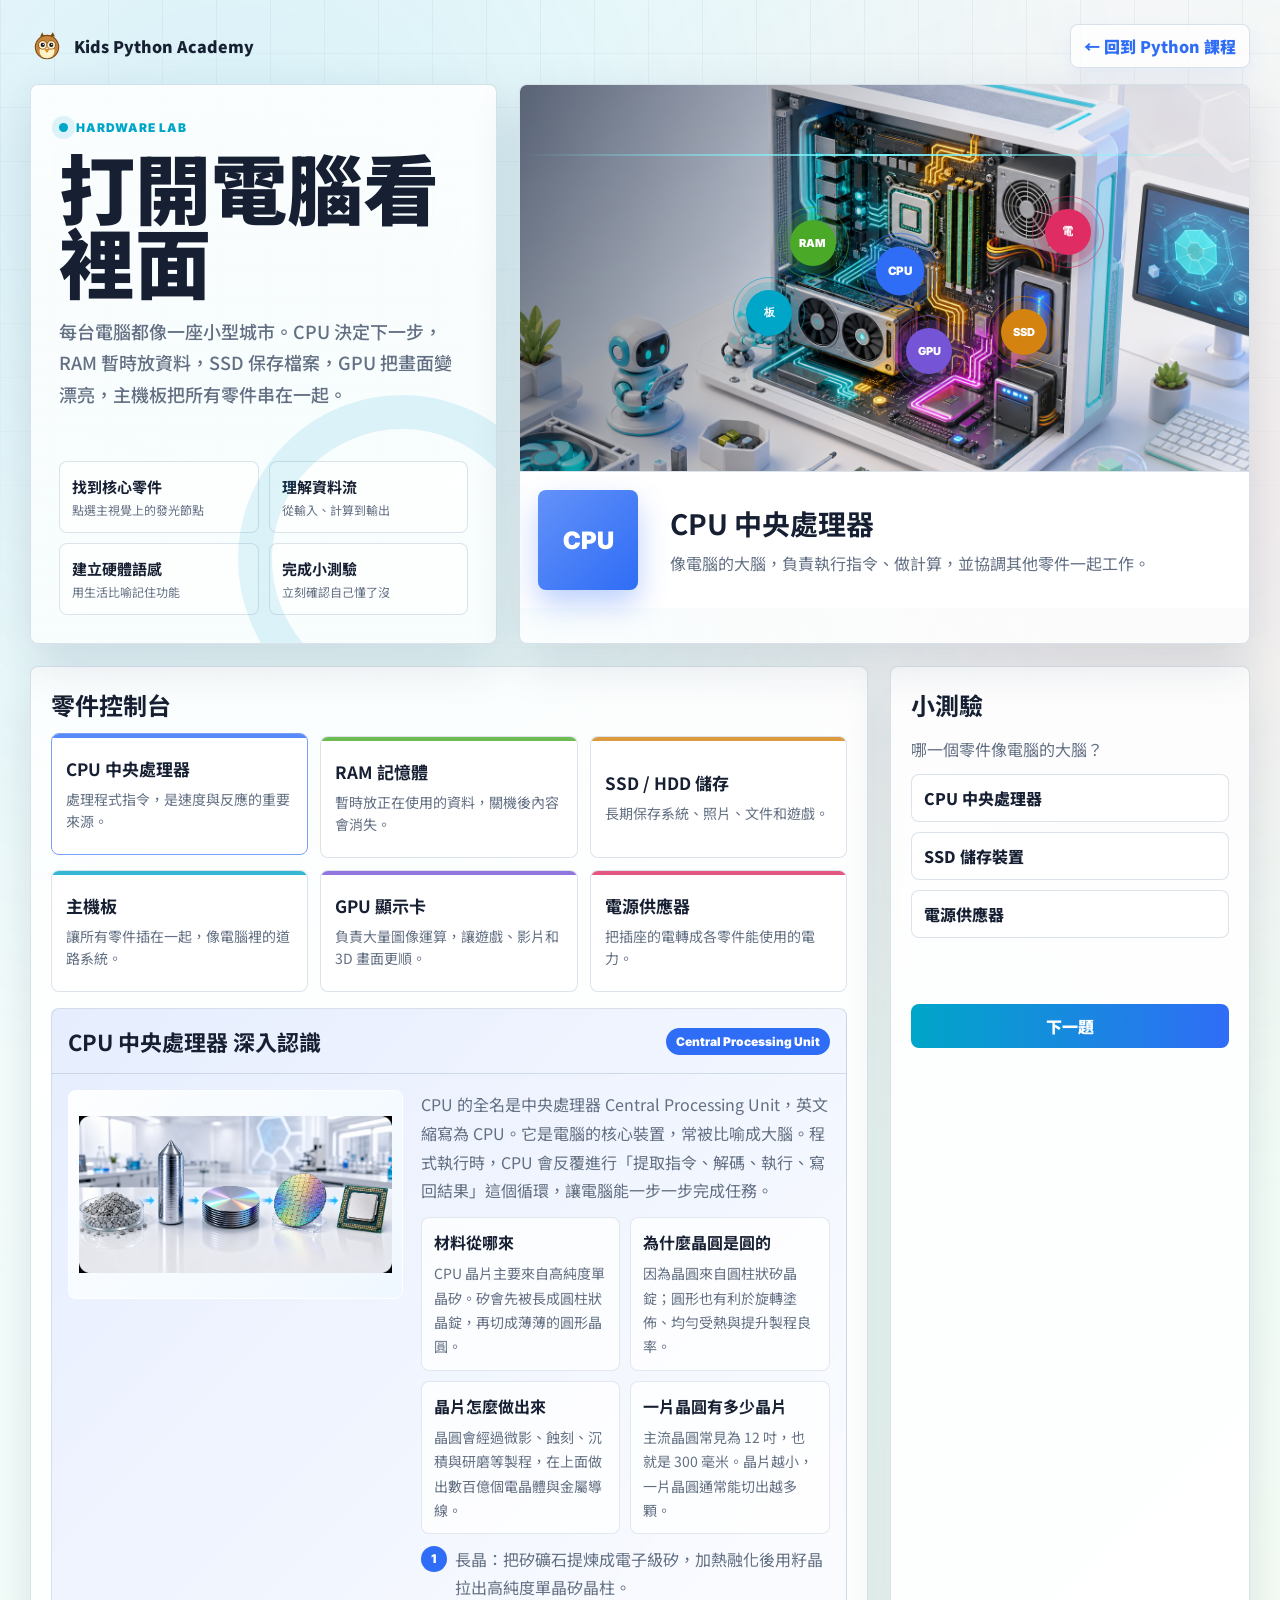
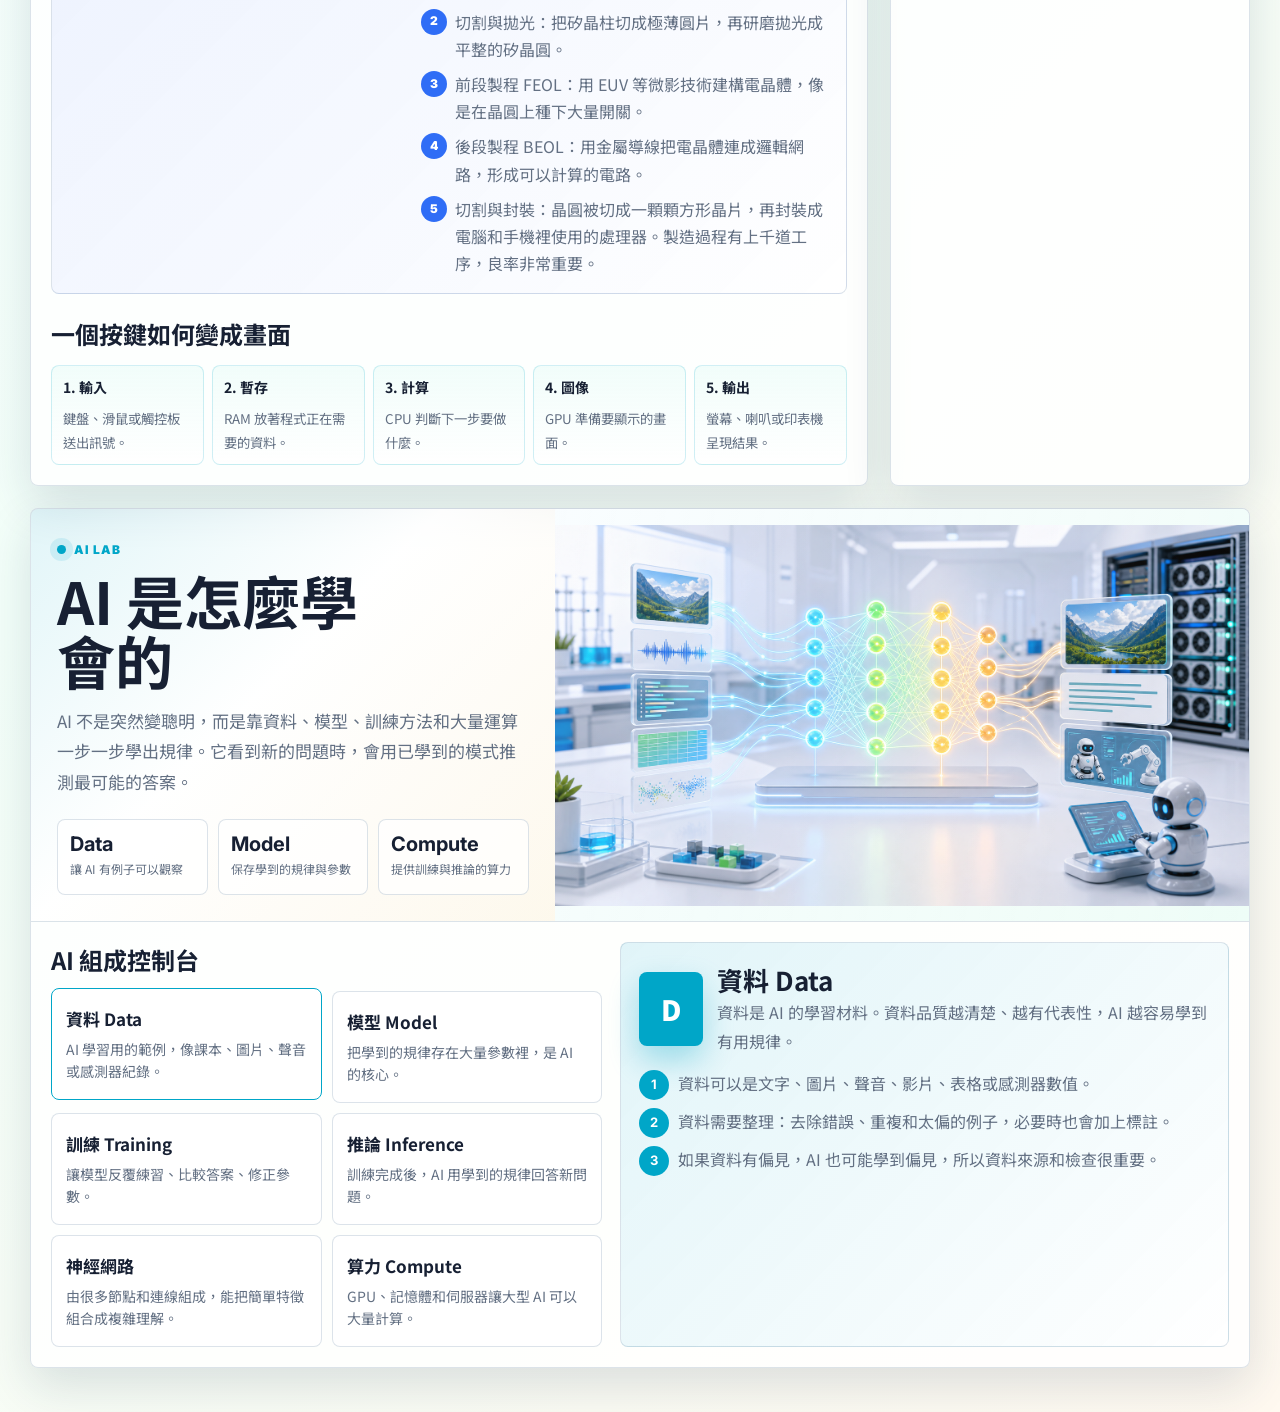
==== computer-components.html @ a81f49e6 "新增「認識電腦組成」頁面 — 硬體實驗室 + AI Lab - computer-components.html：vanilla JS 單頁,可從首頁第 3 顆按鈕進入 - 硬體實驗室：CPU/RAM" ====
<!DOCTYPE html>
<html lang="zh-TW">
<head>
<meta charset="UTF-8">
<meta name="viewport" content="width=device-width, initial-scale=1.0">
<title>認識電腦組成 · Kids Python Academy</title>
<link rel="icon" href="assets/logo.svg">
<link rel="preconnect" href="https://fonts.googleapis.com">
<link rel="preconnect" href="https://fonts.gstatic.com" crossorigin>
<link href="https://fonts.googleapis.com/css2?family=Noto+Sans+TC:wght@400;500;700;800;900&family=Inter:wght@600;700;800;900&display=swap" rel="stylesheet">
<style>
  :root {
    --paper: #fbfdff;
    --ink: #172033;
    --soft: #637083;
    --line: rgba(38, 85, 122, .16);
    --cyan: #00a6c8;
    --blue: #2f6df6;
    --lime: #4aaa28;
    --amber: #d48310;
    --pink: #df2d64;
    --violet: #7654d6;
    --card: rgba(255, 255, 255, .82);
    --shadow: 0 18px 48px rgba(18, 48, 82, .14);
    --radius: 8px;
    --font: 'Noto Sans TC', 'Microsoft JhengHei', system-ui, sans-serif;
    --latin: 'Inter', system-ui, sans-serif;
  }

  * { box-sizing: border-box; }

  html, body {
    margin: 0;
    min-height: 100%;
    font-family: var(--font);
    color: var(--ink);
    background:
      radial-gradient(circle at 18% 6%, rgba(0, 166, 200, .13), transparent 30%),
      radial-gradient(circle at 92% 16%, rgba(223, 45, 100, .09), transparent 26%),
      linear-gradient(135deg, #f8fcff 0%, #f3fff9 52%, #fff9f0 100%);
  }

  body::before {
    content: "";
    position: fixed;
    inset: 0;
    pointer-events: none;
    background:
      linear-gradient(90deg, rgba(23, 32, 51, .045) 1px, transparent 1px) 0 0 / 54px 54px,
      linear-gradient(0deg, rgba(23, 32, 51, .035) 1px, transparent 1px) 0 0 / 54px 54px;
    mask-image: linear-gradient(to bottom, black, transparent 82%);
  }

  button, a { font: inherit; }

  .shell {
    width: min(1220px, calc(100% - 32px));
    margin: 0 auto;
    padding: 18px 0 44px;
  }

  .topbar {
    min-height: 56px;
    display: flex;
    align-items: center;
    justify-content: space-between;
    gap: 14px;
    position: relative;
    z-index: 2;
  }

  .brand, .back-link {
    display: inline-flex;
    align-items: center;
    gap: 10px;
    min-height: 42px;
    border-radius: var(--radius);
    text-decoration: none;
    font-weight: 900;
  }

  .brand { color: var(--ink); }
  .brand img { width: 34px; height: 34px; }

  .back-link {
    padding: 9px 13px;
    border: 1px solid var(--line);
    background: rgba(255,255,255,.78);
    color: var(--blue);
    box-shadow: 0 8px 22px rgba(47, 109, 246, .08);
  }

  .hero {
    min-height: 560px;
    margin-top: 10px;
    display: grid;
    grid-template-columns: minmax(320px, .78fr) minmax(0, 1.22fr);
    gap: 22px;
    align-items: stretch;
  }

  .hero-copy {
    border: 1px solid var(--line);
    border-radius: var(--radius);
    background: linear-gradient(180deg, rgba(255,255,255,.88), rgba(255,255,255,.7));
    box-shadow: var(--shadow);
    padding: 28px;
    display: flex;
    flex-direction: column;
    justify-content: space-between;
    position: relative;
    overflow: hidden;
  }

  .hero-copy::after {
    content: "";
    position: absolute;
    inset: auto -70px -80px auto;
    width: 260px;
    height: 260px;
    border: 34px solid rgba(0, 166, 200, .12);
    border-radius: 50%;
  }

  .eyebrow {
    display: inline-flex;
    align-items: center;
    gap: 8px;
    margin-bottom: 14px;
    color: var(--cyan);
    font-family: var(--latin);
    font-size: 12px;
    font-weight: 900;
    letter-spacing: .08em;
    text-transform: uppercase;
  }

  .eyebrow::before {
    content: "";
    width: 9px;
    height: 9px;
    border-radius: 50%;
    background: var(--cyan);
    box-shadow: 0 0 0 7px rgba(0,166,200,.12);
  }

  h1 {
    margin: 0;
    max-width: 9ch;
    font-size: clamp(42px, 6vw, 76px);
    line-height: .98;
    font-weight: 900;
    letter-spacing: 0;
  }

  .lead {
    margin: 18px 0 0;
    max-width: 34em;
    color: var(--soft);
    font-size: 18px;
    line-height: 1.75;
    font-weight: 500;
  }

  .mission-strip {
    display: grid;
    grid-template-columns: repeat(2, minmax(0, 1fr));
    gap: 10px;
    margin-top: 28px;
  }

  .mission {
    min-height: 72px;
    border: 1px solid var(--line);
    border-radius: var(--radius);
    background: rgba(255,255,255,.72);
    padding: 12px;
    display: flex;
    flex-direction: column;
    justify-content: center;
  }

  .mission b { font-size: 15px; }
  .mission span { color: var(--soft); font-size: 12px; margin-top: 4px; }

  .lab {
    min-width: 0;
    border: 1px solid var(--line);
    border-radius: var(--radius);
    background: rgba(255,255,255,.74);
    box-shadow: var(--shadow);
    overflow: hidden;
    position: relative;
  }

  .lab-visual {
    min-height: 386px;
    position: relative;
    isolation: isolate;
    background:
      linear-gradient(110deg, rgba(10, 18, 33, .58), rgba(10, 18, 33, .05) 52%, rgba(255,255,255,.18)),
      url("assets/computer-lab-hero.png") center / cover no-repeat;
  }

  .scanline {
    position: absolute;
    left: 0;
    right: 0;
    top: 18%;
    height: 2px;
    background: linear-gradient(90deg, transparent, rgba(125, 249, 255, .95), transparent);
    animation: scan 4.2s linear infinite;
    z-index: 2;
  }

  @keyframes scan {
    0% { transform: translateY(0); opacity: 0; }
    10%, 88% { opacity: 1; }
    100% { transform: translateY(270px); opacity: 0; }
  }

  .hotspots {
    position: absolute;
    inset: 0;
    z-index: 3;
  }

  .hotspot {
    position: absolute;
    width: 46px;
    height: 46px;
    border: 0;
    border-radius: 50%;
    background: var(--part-color);
    color: white;
    font-family: var(--latin);
    font-size: 11px;
    font-weight: 900;
    cursor: pointer;
    box-shadow: 0 0 0 8px color-mix(in srgb, var(--part-color), transparent 78%), 0 12px 24px rgba(5, 14, 25, .22);
    transition: transform .18s ease, box-shadow .18s ease;
  }

  .hotspot::after {
    content: "";
    position: absolute;
    inset: -13px;
    border: 1px solid color-mix(in srgb, var(--part-color), transparent 42%);
    border-radius: 50%;
    animation: pulse 2.4s ease-out infinite;
  }

  @keyframes pulse {
    0% { transform: scale(.72); opacity: .9; }
    100% { transform: scale(1.24); opacity: 0; }
  }

  .hotspot:hover, .hotspot.active { transform: translateY(-3px) scale(1.06); }
  .hotspot.active { box-shadow: 0 0 0 10px color-mix(in srgb, var(--part-color), transparent 72%), 0 18px 32px rgba(5, 14, 25, .3); }

  .h-cpu { left: 49%; top: 43%; }
  .h-ram { left: 37%; top: 35%; }
  .h-storage { left: 66%; top: 58%; }
  .h-motherboard { left: 31%; top: 53%; }
  .h-gpu { left: 53%; top: 63%; }
  .h-power { left: 72%; top: 32%; }

  .part-console {
    display: grid;
    grid-template-columns: 116px minmax(0, 1fr);
    gap: 16px;
    align-items: center;
    padding: 18px;
    border-top: 1px solid var(--line);
    background: rgba(255,255,255,.9);
  }

  .part-icon {
    width: 100px;
    height: 100px;
    border-radius: var(--radius);
    display: grid;
    place-items: center;
    background:
      linear-gradient(135deg, rgba(255,255,255,.25), transparent),
      var(--active-color);
    color: white;
    font-family: var(--latin);
    font-size: 24px;
    font-weight: 900;
    box-shadow: 0 14px 30px color-mix(in srgb, var(--active-color), transparent 68%);
  }

  .part-console h2 {
    margin: 0 0 6px;
    font-size: 28px;
    letter-spacing: 0;
  }

  .part-console p {
    margin: 0;
    color: var(--soft);
    line-height: 1.75;
    font-size: 16px;
  }

  .deck {
    margin-top: 22px;
    display: grid;
    grid-template-columns: 1fr 360px;
    gap: 22px;
  }

  .parts-panel, .quiz {
    border: 1px solid var(--line);
    border-radius: var(--radius);
    background: rgba(255,255,255,.82);
    box-shadow: var(--shadow);
    padding: 20px;
  }

  .section-title {
    margin: 0 0 14px;
    font-size: 24px;
    letter-spacing: 0;
  }

  .parts-grid {
    display: grid;
    grid-template-columns: repeat(3, minmax(0, 1fr));
    gap: 12px;
  }

  .part-card {
    min-height: 122px;
    border: 1px solid var(--line);
    border-radius: var(--radius);
    background: rgba(255,255,255,.82);
    color: var(--ink);
    cursor: pointer;
    text-align: left;
    padding: 14px;
    position: relative;
    overflow: hidden;
    transition: transform .18s ease, border-color .18s ease, background .18s ease;
  }

  .part-card::before {
    content: "";
    position: absolute;
    top: 0;
    left: 0;
    right: 0;
    height: 4px;
    background: var(--card-color);
    opacity: .8;
  }

  .part-card:hover, .part-card.active {
    transform: translateY(-3px);
    border-color: color-mix(in srgb, var(--card-color), white 35%);
    background: white;
  }

  .part-card strong {
    display: block;
    margin-bottom: 8px;
    font-size: 17px;
  }

  .part-card span {
    color: var(--soft);
    display: block;
    font-size: 14px;
    line-height: 1.55;
  }

  .deep-dive {
    margin-top: 16px;
    border: 1px solid var(--line);
    border-radius: var(--radius);
    background:
      linear-gradient(135deg, color-mix(in srgb, var(--active-color), white 88%), rgba(255,255,255,.92));
    overflow: hidden;
  }

  .deep-head {
    display: flex;
    align-items: center;
    justify-content: space-between;
    gap: 12px;
    padding: 16px;
    border-bottom: 1px solid var(--line);
  }

  .deep-head h3 {
    margin: 0;
    font-size: 22px;
    letter-spacing: 0;
  }

  .deep-pill {
    flex: 0 0 auto;
    border-radius: 999px;
    background: var(--active-color);
    color: white;
    padding: 6px 10px;
    font-family: var(--latin);
    font-size: 12px;
    font-weight: 900;
  }

  .deep-body {
    display: grid;
    grid-template-columns: minmax(0, .9fr) minmax(320px, 1.1fr);
    gap: 18px;
    padding: 16px;
  }

  .deep-visual {
    aspect-ratio: 16 / 10;
    min-height: 0;
    border: 1px solid rgba(255,255,255,.7);
    border-radius: var(--radius);
    background:
      linear-gradient(135deg, rgba(255,255,255,.9), rgba(239,248,255,.9));
    overflow: hidden;
    display: grid;
    place-items: center;
    position: relative;
    align-self: start;
    padding: 10px;
  }

  .deep-visual img {
    width: 100%;
    height: 100%;
    object-fit: contain;
    display: block;
    border-radius: 6px;
  }

  .visual-chip {
    width: min(78%, 320px);
    aspect-ratio: 1.2;
    border-radius: 18px;
    background:
      linear-gradient(90deg, transparent 45%, rgba(255,255,255,.26) 45% 55%, transparent 55%),
      linear-gradient(0deg, transparent 45%, rgba(255,255,255,.26) 45% 55%, transparent 55%),
      var(--active-color);
    box-shadow: inset 0 0 0 12px rgba(255,255,255,.32), 0 20px 46px color-mix(in srgb, var(--active-color), transparent 62%);
    position: relative;
  }

  .visual-chip::before,
  .visual-chip::after {
    content: "";
    position: absolute;
    inset: 18px;
    border: 2px solid rgba(255,255,255,.46);
    border-radius: 12px;
  }

  .visual-chip::after {
    inset: auto 28px 28px;
    height: 12px;
    border: 0;
    border-radius: 999px;
    background: rgba(255,255,255,.64);
  }

  .deep-copy {
    display: grid;
    gap: 12px;
  }

  .deep-copy p {
    margin: 0;
    color: var(--soft);
    line-height: 1.8;
  }

  .fact-grid {
    display: grid;
    grid-template-columns: repeat(2, minmax(0, 1fr));
    gap: 10px;
  }

  .fact {
    border: 1px solid rgba(38, 85, 122, .13);
    border-radius: var(--radius);
    background: rgba(255,255,255,.76);
    padding: 12px;
    min-height: 86px;
  }

  .fact b {
    display: block;
    margin-bottom: 6px;
    color: var(--ink);
  }

  .fact span {
    color: var(--soft);
    font-size: 14px;
    line-height: 1.6;
  }

  .deep-list {
    margin: 0;
    padding: 0;
    list-style: none;
    display: grid;
    gap: 8px;
  }

  .deep-list li {
    display: grid;
    grid-template-columns: 26px 1fr;
    gap: 8px;
    align-items: start;
    color: var(--soft);
    line-height: 1.7;
  }

  .deep-list li::before {
    content: attr(data-step);
    width: 26px;
    height: 26px;
    border-radius: 50%;
    background: var(--active-color);
    color: white;
    display: grid;
    place-items: center;
    font-family: var(--latin);
    font-size: 12px;
    font-weight: 900;
  }

  .flow {
    margin-top: 14px;
    display: grid;
    grid-template-columns: repeat(5, minmax(0, 1fr));
    gap: 8px;
  }

  .step {
    min-height: 96px;
    border-radius: var(--radius);
    border: 1px solid rgba(0, 166, 200, .18);
    background: linear-gradient(180deg, rgba(240, 253, 250, .9), rgba(255,255,255,.8));
    padding: 11px;
  }

  .step b { display: block; margin-bottom: 8px; font-size: 14px; }
  .step small { color: var(--soft); line-height: 1.5; }

  .quiz p {
    margin: 0 0 12px;
    color: var(--soft);
    line-height: 1.65;
  }

  .quiz-options {
    display: grid;
    gap: 10px;
  }

  .quiz-option {
    min-height: 48px;
    border: 1px solid var(--line);
    border-radius: var(--radius);
    background: white;
    color: var(--ink);
    cursor: pointer;
    text-align: left;
    padding: 10px 12px;
    font-weight: 800;
  }

  .quiz-option.correct { border-color: #22c55e; background: #edfff5; color: #166534; }
  .quiz-option.wrong { border-color: #fb7185; background: #fff1f2; color: #9f1239; }

  .quiz-feedback {
    min-height: 42px;
    margin-top: 12px;
    color: var(--soft);
    line-height: 1.6;
  }

  .quiz-next {
    width: 100%;
    min-height: 44px;
    margin-top: 12px;
    border: 0;
    border-radius: var(--radius);
    background: linear-gradient(90deg, var(--cyan), var(--blue));
    color: white;
    font-weight: 900;
    cursor: pointer;
  }

  .ai-section {
    margin-top: 22px;
    border: 1px solid var(--line);
    border-radius: var(--radius);
    background: rgba(255,255,255,.82);
    box-shadow: var(--shadow);
    overflow: hidden;
  }

  .ai-hero {
    display: grid;
    grid-template-columns: minmax(320px, .86fr) minmax(0, 1.14fr);
    gap: 0;
    min-height: 390px;
  }

  .ai-copy {
    padding: 26px;
    display: flex;
    flex-direction: column;
    justify-content: space-between;
    background:
      linear-gradient(135deg, rgba(0,166,200,.11), rgba(255,255,255,.84) 44%, rgba(244,170,35,.08));
  }

  .ai-copy h2 {
    margin: 0;
    max-width: 10ch;
    font-size: clamp(34px, 5vw, 58px);
    line-height: 1.02;
    letter-spacing: 0;
  }

  .ai-copy p {
    margin: 16px 0 0;
    color: var(--soft);
    font-size: 17px;
    line-height: 1.8;
  }

  .ai-stats {
    display: grid;
    grid-template-columns: repeat(3, minmax(0, 1fr));
    gap: 10px;
    margin-top: 22px;
  }

  .ai-stat {
    border: 1px solid var(--line);
    border-radius: var(--radius);
    background: rgba(255,255,255,.72);
    padding: 12px;
    min-height: 76px;
  }

  .ai-stat b {
    display: block;
    font-size: 20px;
    font-family: var(--latin);
  }

  .ai-stat span {
    display: block;
    color: var(--soft);
    font-size: 12px;
    margin-top: 4px;
    line-height: 1.45;
  }

  .ai-visual {
    min-height: 390px;
    background:
      linear-gradient(100deg, rgba(255,255,255,.14), rgba(255,255,255,.02)),
      url("assets/ai-lab-flow.png") center / contain no-repeat,
      linear-gradient(135deg, #f8fdff, #eefdf7);
  }

  .ai-workbench {
    border-top: 1px solid var(--line);
    padding: 20px;
    display: grid;
    grid-template-columns: minmax(0, .95fr) minmax(320px, 1.05fr);
    gap: 18px;
  }

  .ai-cards {
    display: grid;
    grid-template-columns: repeat(2, minmax(0, 1fr));
    gap: 10px;
  }

  .ai-card {
    min-height: 112px;
    border: 1px solid var(--line);
    border-radius: var(--radius);
    background: rgba(255,255,255,.82);
    color: var(--ink);
    cursor: pointer;
    text-align: left;
    padding: 14px;
    transition: transform .18s ease, border-color .18s ease, background .18s ease;
  }

  .ai-card:hover, .ai-card.active {
    transform: translateY(-3px);
    border-color: var(--ai-color);
    background: white;
  }

  .ai-card strong {
    display: block;
    margin-bottom: 8px;
    font-size: 17px;
  }

  .ai-card span {
    display: block;
    color: var(--soft);
    font-size: 14px;
    line-height: 1.55;
  }

  .ai-detail {
    border: 1px solid var(--line);
    border-radius: var(--radius);
    background:
      linear-gradient(135deg, color-mix(in srgb, var(--ai-active), white 88%), rgba(255,255,255,.92));
    padding: 18px;
  }

  .ai-detail-top {
    display: flex;
    align-items: center;
    gap: 14px;
    margin-bottom: 14px;
  }

  .ai-icon {
    width: 74px;
    height: 74px;
    border-radius: var(--radius);
    display: grid;
    place-items: center;
    background: var(--ai-active);
    color: white;
    font-size: 28px;
    font-weight: 900;
    box-shadow: 0 14px 30px color-mix(in srgb, var(--ai-active), transparent 68%);
  }

  .ai-detail h3 {
    margin: 0;
    font-size: 26px;
    letter-spacing: 0;
  }

  .ai-detail p {
    margin: 0;
    color: var(--soft);
    line-height: 1.8;
  }

  .ai-flow {
    margin-top: 14px;
    display: grid;
    gap: 8px;
  }

  .ai-flow div {
    display: grid;
    grid-template-columns: 30px 1fr;
    gap: 9px;
    align-items: start;
    color: var(--soft);
    line-height: 1.65;
  }

  .ai-flow b {
    width: 30px;
    height: 30px;
    border-radius: 50%;
    display: grid;
    place-items: center;
    background: var(--ai-active);
    color: white;
    font-family: var(--latin);
    font-size: 13px;
  }

  @media (max-width: 980px) {
    .hero, .deck, .ai-hero, .ai-workbench { grid-template-columns: 1fr; }
    .hero-copy { min-height: 420px; }
    h1 { max-width: 12ch; }
    .deep-body { grid-template-columns: 1fr; }
  }

  @media (max-width: 720px) {
    .shell { width: min(100% - 20px, 1220px); padding-top: 10px; }
    .topbar { align-items: flex-start; flex-direction: column; }
    .hero { min-height: auto; }
    .hero-copy { padding: 22px; min-height: 390px; }
    .mission-strip, .parts-grid, .flow, .fact-grid, .ai-stats, .ai-cards { grid-template-columns: 1fr; }
    .lab-visual { min-height: 330px; background-position: 55% center; }
    .hotspot { width: 40px; height: 40px; font-size: 10px; }
    .h-cpu { left: 45%; top: 45%; }
    .h-ram { left: 29%; top: 38%; }
    .h-storage { left: 63%; top: 62%; }
    .h-motherboard { left: 24%; top: 56%; }
    .h-gpu { left: 48%; top: 68%; }
    .h-power { left: 70%; top: 35%; }
    .part-console { grid-template-columns: 1fr; }
    .part-icon { width: 78px; height: 78px; font-size: 20px; }
    .part-console h2 { font-size: 23px; }
    .deep-head { align-items: flex-start; flex-direction: column; }
    .deep-visual { aspect-ratio: 4 / 3; }
    .ai-copy { padding: 22px; }
    .ai-copy h2 { max-width: 12ch; }
    .ai-visual { min-height: 260px; }
    .ai-detail-top { align-items: flex-start; flex-direction: column; }
  }
</style>
</head>
<body>
<div class="shell">
  <header class="topbar">
    <a class="brand" href="index.html">
      <img src="assets/logo.svg" alt="">
      <span>Kids Python Academy</span>
    </a>
    <a class="back-link" href="index.html">← 回到 Python 課程</a>
  </header>

  <main>
    <section class="hero">
      <div class="hero-copy">
        <div>
          <div class="eyebrow">Hardware Lab</div>
          <h1>打開電腦看裡面</h1>
          <p class="lead">每台電腦都像一座小型城市。CPU 決定下一步，RAM 暫時放資料，SSD 保存檔案，GPU 把畫面變漂亮，主機板把所有零件串在一起。</p>
        </div>
        <div class="mission-strip" aria-label="學習重點">
          <div class="mission"><b>找到核心零件</b><span>點選主視覺上的發光節點</span></div>
          <div class="mission"><b>理解資料流</b><span>從輸入、計算到輸出</span></div>
          <div class="mission"><b>建立硬體語感</b><span>用生活比喻記住功能</span></div>
          <div class="mission"><b>完成小測驗</b><span>立刻確認自己懂了沒</span></div>
        </div>
      </div>

      <div class="lab">
        <div class="lab-visual" aria-label="電腦內部實驗室主視覺">
          <div class="scanline"></div>
          <div class="hotspots">
            <button class="hotspot h-cpu active" data-part="cpu" style="--part-color: var(--blue)" title="CPU">CPU</button>
            <button class="hotspot h-ram" data-part="ram" style="--part-color: var(--lime)" title="RAM">RAM</button>
            <button class="hotspot h-storage" data-part="storage" style="--part-color: var(--amber)" title="SSD">SSD</button>
            <button class="hotspot h-motherboard" data-part="motherboard" style="--part-color: var(--cyan)" title="主機板">板</button>
            <button class="hotspot h-gpu" data-part="gpu" style="--part-color: var(--violet)" title="GPU">GPU</button>
            <button class="hotspot h-power" data-part="power" style="--part-color: var(--pink)" title="電源">電</button>
          </div>
        </div>

        <div class="part-console" id="detail" style="--active-color: var(--blue)">
          <div class="part-icon" id="detailIcon">CPU</div>
          <div>
            <h2 id="detailTitle">CPU 中央處理器</h2>
            <p id="detailText">像電腦的大腦，負責執行指令、做計算，並協調其他零件一起工作。</p>
          </div>
        </div>
      </div>
    </section>

    <section class="deck">
      <div class="parts-panel">
        <h2 class="section-title">零件控制台</h2>
        <div class="parts-grid" aria-label="主要零件清單">
          <button class="part-card active" data-part="cpu" style="--card-color: var(--blue)"><strong>CPU 中央處理器</strong><span>處理程式指令，是速度與反應的重要來源。</span></button>
          <button class="part-card" data-part="ram" style="--card-color: var(--lime)"><strong>RAM 記憶體</strong><span>暫時放正在使用的資料，關機後內容會消失。</span></button>
          <button class="part-card" data-part="storage" style="--card-color: var(--amber)"><strong>SSD / HDD 儲存</strong><span>長期保存系統、照片、文件和遊戲。</span></button>
          <button class="part-card" data-part="motherboard" style="--card-color: var(--cyan)"><strong>主機板</strong><span>讓所有零件插在一起，像電腦裡的道路系統。</span></button>
          <button class="part-card" data-part="gpu" style="--card-color: var(--violet)"><strong>GPU 顯示卡</strong><span>負責大量圖像運算，讓遊戲、影片和 3D 畫面更順。</span></button>
          <button class="part-card" data-part="power" style="--card-color: var(--pink)"><strong>電源供應器</strong><span>把插座的電轉成各零件能使用的電力。</span></button>
        </div>

        <article class="deep-dive" id="deepDive" style="--active-color: var(--blue)">
          <div class="deep-head">
            <h3 id="deepTitle">CPU 深入認識</h3>
            <span class="deep-pill" id="deepPill">Central Processing Unit</span>
          </div>
          <div class="deep-body">
            <div class="deep-visual" id="deepVisual"></div>
            <div class="deep-copy">
              <p id="deepIntro"></p>
              <div class="fact-grid" id="factGrid"></div>
              <ul class="deep-list" id="deepList"></ul>
            </div>
          </div>
        </article>

        <h2 class="section-title" style="margin-top: 22px;">一個按鍵如何變成畫面</h2>
        <div class="flow">
          <div class="step"><b>1. 輸入</b><small>鍵盤、滑鼠或觸控板送出訊號。</small></div>
          <div class="step"><b>2. 暫存</b><small>RAM 放著程式正在需要的資料。</small></div>
          <div class="step"><b>3. 計算</b><small>CPU 判斷下一步要做什麼。</small></div>
          <div class="step"><b>4. 圖像</b><small>GPU 準備要顯示的畫面。</small></div>
          <div class="step"><b>5. 輸出</b><small>螢幕、喇叭或印表機呈現結果。</small></div>
        </div>
      </div>

      <div class="quiz">
        <h2 class="section-title">小測驗</h2>
        <p id="quizQuestion">哪一個零件像電腦的大腦？</p>
        <div class="quiz-options" id="quizOptions"></div>
        <div class="quiz-feedback" id="quizFeedback"></div>
        <button class="quiz-next" id="quizNext">下一題</button>
      </div>
    </section>

    <section class="ai-section" aria-label="AI 原理與組成">
      <div class="ai-hero">
        <div class="ai-copy">
          <div>
            <div class="eyebrow">AI Lab</div>
            <h2>AI 是怎麼學會的</h2>
            <p>AI 不是突然變聰明，而是靠資料、模型、訓練方法和大量運算一步一步學出規律。它看到新的問題時，會用已學到的模式推測最可能的答案。</p>
          </div>
          <div class="ai-stats" aria-label="AI 三個核心概念">
            <div class="ai-stat"><b>Data</b><span>讓 AI 有例子可以觀察</span></div>
            <div class="ai-stat"><b>Model</b><span>保存學到的規律與參數</span></div>
            <div class="ai-stat"><b>Compute</b><span>提供訓練與推論的算力</span></div>
          </div>
        </div>
        <div class="ai-visual" role="img" aria-label="資料進入神經網路並產生輸出結果的 AI 流程圖"></div>
      </div>

      <div class="ai-workbench">
        <div>
          <h2 class="section-title">AI 組成控制台</h2>
          <div class="ai-cards">
            <button class="ai-card active" data-ai="data" style="--ai-color: var(--cyan)"><strong>資料 Data</strong><span>AI 學習用的範例，像課本、圖片、聲音或感測器紀錄。</span></button>
            <button class="ai-card" data-ai="model" style="--ai-color: var(--blue)"><strong>模型 Model</strong><span>把學到的規律存在大量參數裡，是 AI 的核心。</span></button>
            <button class="ai-card" data-ai="training" style="--ai-color: var(--lime)"><strong>訓練 Training</strong><span>讓模型反覆練習、比較答案、修正參數。</span></button>
            <button class="ai-card" data-ai="inference" style="--ai-color: var(--amber)"><strong>推論 Inference</strong><span>訓練完成後，AI 用學到的規律回答新問題。</span></button>
            <button class="ai-card" data-ai="network" style="--ai-color: var(--violet)"><strong>神經網路</strong><span>由很多節點和連線組成，能把簡單特徵組合成複雜理解。</span></button>
            <button class="ai-card" data-ai="compute" style="--ai-color: var(--pink)"><strong>算力 Compute</strong><span>GPU、記憶體和伺服器讓大型 AI 可以大量計算。</span></button>
          </div>
        </div>

        <article class="ai-detail" id="aiDetail" style="--ai-active: var(--cyan)">
          <div class="ai-detail-top">
            <div class="ai-icon" id="aiIcon">D</div>
            <div>
              <h3 id="aiTitle">資料 Data</h3>
              <p id="aiText">資料是 AI 的學習材料。資料品質越清楚、越有代表性，AI 越容易學到有用規律。</p>
            </div>
          </div>
          <div class="ai-flow" id="aiFlow"></div>
        </article>
      </div>
    </section>
  </main>
</div>

<script>
  const parts = {
    cpu: {
      title: 'CPU 中央處理器',
      fullName: 'Central Processing Unit',
      icon: 'CPU',
      color: '#2f6df6',
      text: '像電腦的大腦，負責執行指令、做計算，並協調其他零件一起工作。',
      intro: 'CPU 的全名是中央處理器 Central Processing Unit，英文縮寫為 CPU。它是電腦的核心裝置，常被比喻成大腦。程式執行時，CPU 會反覆進行「提取指令、解碼、執行、寫回結果」這個循環，讓電腦能一步一步完成任務。',
      image: 'assets/cpu-wafer-process.png',
      facts: [
        ['材料從哪來', 'CPU 晶片主要來自高純度單晶矽。矽會先被長成圓柱狀晶錠，再切成薄薄的圓形晶圓。'],
        ['為什麼晶圓是圓的', '因為晶圓來自圓柱狀矽晶錠；圓形也有利於旋轉塗佈、均勻受熱與提升製程良率。'],
        ['晶片怎麼做出來', '晶圓會經過微影、蝕刻、沉積與研磨等製程，在上面做出數百億個電晶體與金屬導線。'],
        ['一片晶圓有多少晶片', '主流晶圓常見為 12 吋，也就是 300 毫米。晶片越小，一片晶圓通常能切出越多顆。']
      ],
      steps: [
        '長晶：把矽礦石提煉成電子級矽，加熱融化後用籽晶拉出高純度單晶矽晶柱。',
        '切割與拋光：把矽晶柱切成極薄圓片，再研磨拋光成平整的矽晶圓。',
        '前段製程 FEOL：用 EUV 等微影技術建構電晶體，像是在晶圓上種下大量開關。',
        '後段製程 BEOL：用金屬導線把電晶體連成邏輯網路，形成可以計算的電路。',
        '切割與封裝：晶圓被切成一顆顆方形晶片，再封裝成電腦和手機裡使用的處理器。製造過程有上千道工序，良率非常重要。'
      ]
    },
    ram: {
      title: 'RAM 記憶體',
      fullName: 'Random Access Memory',
      icon: 'RAM',
      color: '#4aaa28',
      text: '像桌面上的工作區，程式正在使用的資料會先放在這裡，讓電腦能快速拿到。',
      intro: 'RAM 的全名是 Random Access Memory，中文常叫隨機存取記憶體。它的速度很快，專門存放「現在正在使用」的資料，例如瀏覽器分頁、遊戲地圖、Python 程式執行中的變數。',
      image: 'assets/ram-real.png',
      facts: [
        ['像書桌不是書櫃', '書桌越大，同時攤開的課本和作業越多；RAM 越大，同時開多個程式越不容易卡住。'],
        ['關機會清空', 'RAM 是暫存空間，斷電後內容會消失，所以文件要存到 SSD/HDD 才能長期保留。'],
        ['容量與速度都重要', '容量影響能同時放多少資料，速度則影響 CPU 取資料時等多久。'],
        ['常見單位', '現在個人電腦常見 8GB、16GB、32GB 或更高容量。']
      ],
      steps: [
        '程式被打開後，常用資料會從儲存裝置載入 RAM。',
        'CPU 需要資料時，會優先從 RAM 快速讀取。',
        '使用者修改資料時，結果會暫時放在 RAM。',
        '按下儲存後，資料才會寫回 SSD/HDD。',
        '關機或重新開機時，RAM 內容會被清空。'
      ]
    },
    storage: {
      title: 'SSD / HDD 儲存裝置',
      fullName: 'Solid State Drive / Hard Disk Drive',
      icon: 'SSD',
      color: '#d48310',
      text: '像書櫃或背包，負責長期保存作業系統、照片、影片、文件和遊戲。',
      intro: '儲存裝置負責長期保存資料。SSD 使用快閃記憶體，速度快、安靜、抗震；HDD 使用旋轉磁碟和讀寫頭，容量大、價格通常較低。作業系統、照片、影片、遊戲和作業檔案都放在這裡。',
      image: 'assets/storage-real.png',
      facts: [
        ['SSD 比較像電子筆記本', '沒有旋轉碟片，讀寫速度快，開機和載入程式通常更迅速。'],
        ['HDD 比較像倉庫', '容量可以很大，適合保存大量照片、影片和備份資料。'],
        ['資料會留下來', '和 RAM 不同，關機後 SSD/HDD 裡的資料仍會保留。'],
        ['也需要整理', '重要資料要備份，容量快滿時電腦也可能變慢。']
      ],
      steps: [
        '你按下儲存時，資料會被寫入 SSD/HDD。',
        '下次開機或打開檔案時，資料會從儲存裝置讀出。',
        '常用資料會被載入 RAM，讓 CPU 更快使用。',
        'SSD 透過電子訊號找資料；HDD 則透過磁碟位置讀寫。',
        '備份可以避免硬碟故障或誤刪造成資料消失。'
      ]
    },
    motherboard: {
      title: '主機板',
      fullName: 'Motherboard',
      icon: '板',
      color: '#00a6c8',
      text: '像城市道路和插座，讓 CPU、RAM、顯示卡、儲存裝置和其他零件彼此連接。',
      intro: '主機板是電腦裡最大的電路板之一。CPU、RAM、顯示卡、SSD、USB、網路與聲音晶片都會直接或間接接到主機板上。它不像 CPU 負責大量計算，但它決定零件能不能互相溝通。',
      image: 'assets/motherboard-real.png',
      facts: [
        ['像城市道路', '資料會沿著主機板上的電路線和匯流排移動，就像車子在道路上移動。'],
        ['插槽很重要', 'CPU 插槽、RAM 插槽、PCIe 插槽和 M.2 插槽會決定能裝哪些零件。'],
        ['晶片組像交通中心', '晶片組協助管理 USB、儲存、網路等不同設備的資料流。'],
        ['尺寸有不同', '常見主機板尺寸包含 ATX、Micro-ATX、Mini-ITX。']
      ],
      steps: [
        '電源供應器把電送到主機板。',
        '主機板把電力分配給 CPU、RAM、SSD 和擴充卡。',
        'CPU 透過主機板和 RAM、儲存裝置交換資料。',
        '顯示卡、網路卡和 USB 裝置也透過主機板傳送訊號。',
        '如果主機板規格不相容，零件可能裝不上或不能正常運作。'
      ]
    },
    gpu: {
      title: 'GPU 顯示卡',
      fullName: 'Graphics Processing Unit',
      icon: 'GPU',
      color: '#7654d6',
      text: '擅長處理很多圖像與平行運算，遊戲、影片剪輯、3D 和 AI 都常需要它幫忙。',
      intro: 'GPU 的全名是 Graphics Processing Unit，中文常叫圖形處理器。它很擅長同時處理大量相似的小任務，所以除了顯示遊戲畫面，也常用在 3D、影片剪輯、科學運算和 AI 訓練。',
      image: 'assets/gpu-real.png',
      facts: [
        ['像畫面工廠', 'GPU 可以同時處理大量像素、光影、材質與動畫。'],
        ['核心很多', 'GPU 通常有大量運算核心，適合平行運算。'],
        ['有自己的記憶體', '獨立顯示卡常有 VRAM，用來放貼圖、模型和畫面資料。'],
        ['不只打遊戲', 'AI、影片特效、建築 3D 和科學模擬也可能用 GPU 加速。']
      ],
      steps: [
        'CPU 告訴 GPU 畫面要呈現哪些物件。',
        'GPU 計算模型位置、光線、陰影和材質。',
        'VRAM 暫存貼圖、影格和圖像資料。',
        'GPU 產生一張張畫面影格。',
        '螢幕快速顯示影格，我們就看到順暢動畫。'
      ]
    },
    power: {
      title: '電源供應器',
      fullName: 'Power Supply Unit',
      icon: '電',
      color: '#df2d64',
      text: '把插座的電轉換成穩定、安全、適合各零件使用的電力。',
      intro: '電源供應器的英文是 Power Supply Unit，常縮寫為 PSU。它會把牆上插座的交流電轉成電腦零件能使用的直流電，並提供不同電壓給主機板、CPU、顯示卡和儲存裝置。',
      image: 'assets/psu-real.png',
      facts: [
        ['像電力轉換站', '插座的電不能直接餵給 CPU，必須先被 PSU 轉換與穩定。'],
        ['瓦數要足夠', '高階 CPU 和 GPU 需要更多電力，PSU 瓦數不足可能不穩定。'],
        ['效率也重要', '常見 80 PLUS 認證代表電源轉換效率等級。'],
        ['保護零件', '好的 PSU 會有過電壓、過電流、短路等保護設計。']
      ],
      steps: [
        '插座提供交流電進入 PSU。',
        'PSU 轉換成 12V、5V、3.3V 等直流電。',
        '電力透過線材送到主機板、CPU、GPU 和硬碟。',
        '電源保護機制監控異常狀況。',
        '穩定電力讓整台電腦能長時間安全運作。'
      ]
    }
  };

  const detail = document.getElementById('detail');
  const detailIcon = document.getElementById('detailIcon');
  const detailTitle = document.getElementById('detailTitle');
  const detailText = document.getElementById('detailText');
  const deepDive = document.getElementById('deepDive');
  const deepTitle = document.getElementById('deepTitle');
  const deepPill = document.getElementById('deepPill');
  const deepVisual = document.getElementById('deepVisual');
  const deepIntro = document.getElementById('deepIntro');
  const factGrid = document.getElementById('factGrid');
  const deepList = document.getElementById('deepList');
  const partButtons = [...document.querySelectorAll('[data-part]')];

  function showPart(key) {
    const part = parts[key];
    detail.style.setProperty('--active-color', part.color);
    deepDive.style.setProperty('--active-color', part.color);
    detailIcon.textContent = part.icon;
    detailTitle.textContent = part.title;
    detailText.textContent = part.text;
    deepTitle.textContent = `${part.title} 深入認識`;
    deepPill.textContent = part.fullName;
    deepIntro.textContent = part.intro;
    deepVisual.innerHTML = part.image
      ? `<img src="${part.image}" alt="${part.title} 圖片示意">`
      : '<div class="visual-chip" aria-hidden="true"></div>';
    factGrid.innerHTML = part.facts.map(([label, value]) => (
      `<div class="fact"><b>${label}</b><span>${value}</span></div>`
    )).join('');
    deepList.innerHTML = part.steps.map((value, index) => (
      `<li data-step="${index + 1}">${value}</li>`
    )).join('');
    partButtons.forEach(button => button.classList.toggle('active', button.dataset.part === key));
  }

  partButtons.forEach(button => {
    button.addEventListener('click', () => showPart(button.dataset.part));
  });

  const aiParts = {
    data: {
      title: '資料 Data',
      icon: 'D',
      color: '#00a6c8',
      text: '資料是 AI 的學習材料。資料品質越清楚、越有代表性，AI 越容易學到有用規律。',
      flow: [
        '資料可以是文字、圖片、聲音、影片、表格或感測器數值。',
        '資料需要整理：去除錯誤、重複和太偏的例子，必要時也會加上標註。',
        '如果資料有偏見，AI 也可能學到偏見，所以資料來源和檢查很重要。'
      ]
    },
    model: {
      title: '模型 Model',
      icon: 'M',
      color: '#2f6df6',
      text: '模型是 AI 的核心。它不是把所有答案背起來，而是把資料中的規律壓縮到大量參數裡。',
      flow: [
        '參數可以想成許多可調整的小旋鈕，會影響模型如何判斷。',
        '模型越大通常能學更複雜的模式，但也需要更多資料、記憶體和算力。',
        '模型完成訓練後，可以被部署到網站、手機、機器人或伺服器中使用。'
      ]
    },
    training: {
      title: '訓練 Training',
      icon: 'T',
      color: '#4aaa28',
      text: '訓練就像練習題。模型先猜答案，再和正確答案或目標比較，接著微調參數，讓下次猜得更好。',
      flow: [
        '輸入一批資料，模型產生預測。',
        '用損失函數衡量預測和目標差多少。',
        '透過反向傳播和最佳化器調整參數，反覆很多次後模型逐漸進步。'
      ]
    },
    inference: {
      title: '推論 Inference',
      icon: 'I',
      color: '#d48310',
      text: '推論是 AI 實際使用的階段。訓練完成後，使用者給它新問題，模型會根據已學到的規律產生答案。',
      flow: [
        '使用者輸入問題、圖片、聲音或其他訊號。',
        '模型把輸入轉成內部可計算的表示方式。',
        '模型輸出分類、文字、圖片、建議或控制指令。'
      ]
    },
    network: {
      title: '神經網路 Neural Network',
      icon: 'N',
      color: '#7654d6',
      text: '神經網路由很多層節點和連線組成。前面的層學簡單特徵，後面的層把特徵組合成更高階的理解。',
      flow: [
        '在圖片任務中，前面可能先學到邊緣、顏色和形狀。',
        '中間層把特徵組合成眼睛、輪子、按鈕等局部物件。',
        '後面層再判斷整張圖可能是貓、車、主機板或其他東西。'
      ]
    },
    compute: {
      title: '算力 Compute',
      icon: 'C',
      color: '#df2d64',
      text: 'AI 需要大量矩陣運算。GPU 很擅長同時做很多相似計算，所以常被用來訓練和執行大型 AI。',
      flow: [
        '訓練大型模型通常需要多張 GPU、很多記憶體和高速網路。',
        '推論也需要算力，但可以透過壓縮、量化或快取讓速度更快。',
        '好的 AI 系統不只靠模型，也需要資料工程、硬體、軟體和安全設計一起配合。'
      ]
    }
  };

  const aiDetail = document.getElementById('aiDetail');
  const aiIcon = document.getElementById('aiIcon');
  const aiTitle = document.getElementById('aiTitle');
  const aiText = document.getElementById('aiText');
  const aiFlow = document.getElementById('aiFlow');
  const aiButtons = [...document.querySelectorAll('[data-ai]')];

  function showAi(key) {
    const item = aiParts[key];
    aiDetail.style.setProperty('--ai-active', item.color);
    aiIcon.textContent = item.icon;
    aiTitle.textContent = item.title;
    aiText.textContent = item.text;
    aiFlow.innerHTML = item.flow.map((line, index) => (
      `<div><b>${index + 1}</b><span>${line}</span></div>`
    )).join('');
    aiButtons.forEach(button => button.classList.toggle('active', button.dataset.ai === key));
  }

  aiButtons.forEach(button => {
    button.addEventListener('click', () => showAi(button.dataset.ai));
  });

  const quiz = [
    {
      q: '哪一個零件像電腦的大腦？',
      options: ['CPU 中央處理器', 'SSD 儲存裝置', '電源供應器'],
      answer: 0,
      ok: '答對了！CPU 會執行指令並做計算。'
    },
    {
      q: '正在執行的程式通常會把資料暫時放在哪裡？',
      options: ['RAM 記憶體', '螢幕', '滑鼠'],
      answer: 0,
      ok: '沒錯，RAM 是快速的暫存工作區。'
    },
    {
      q: '哪一個零件最適合長期保存照片和文件？',
      options: ['GPU 顯示卡', 'SSD / HDD 儲存裝置', '鍵盤'],
      answer: 1,
      ok: '正確！儲存裝置會在關機後繼續保存資料。'
    },
    {
      q: '讓所有零件連接在一起的是哪一個？',
      options: ['主機板', '喇叭', '網頁瀏覽器'],
      answer: 0,
      ok: '答對了，主機板就像電腦裡的道路系統。'
    }
  ];

  let quizIndex = 0;
  const question = document.getElementById('quizQuestion');
  const options = document.getElementById('quizOptions');
  const feedback = document.getElementById('quizFeedback');
  const next = document.getElementById('quizNext');

  function renderQuiz() {
    const item = quiz[quizIndex];
    question.textContent = item.q;
    feedback.textContent = '';
    options.innerHTML = '';
    item.options.forEach((label, index) => {
      const button = document.createElement('button');
      button.className = 'quiz-option';
      button.type = 'button';
      button.textContent = label;
      button.addEventListener('click', () => {
        [...options.children].forEach(child => child.disabled = true);
        if (index === item.answer) {
          button.classList.add('correct');
          feedback.textContent = item.ok;
        } else {
          button.classList.add('wrong');
          options.children[item.answer].classList.add('correct');
          feedback.textContent = '再想想看，綠色答案才是這題的關鍵。';
        }
      });
      options.appendChild(button);
    });
  }

  next.addEventListener('click', () => {
    quizIndex = (quizIndex + 1) % quiz.length;
    renderQuiz();
  });

  renderQuiz();
  showPart('cpu');
  showAi('data');
</script>
</body>
</html>
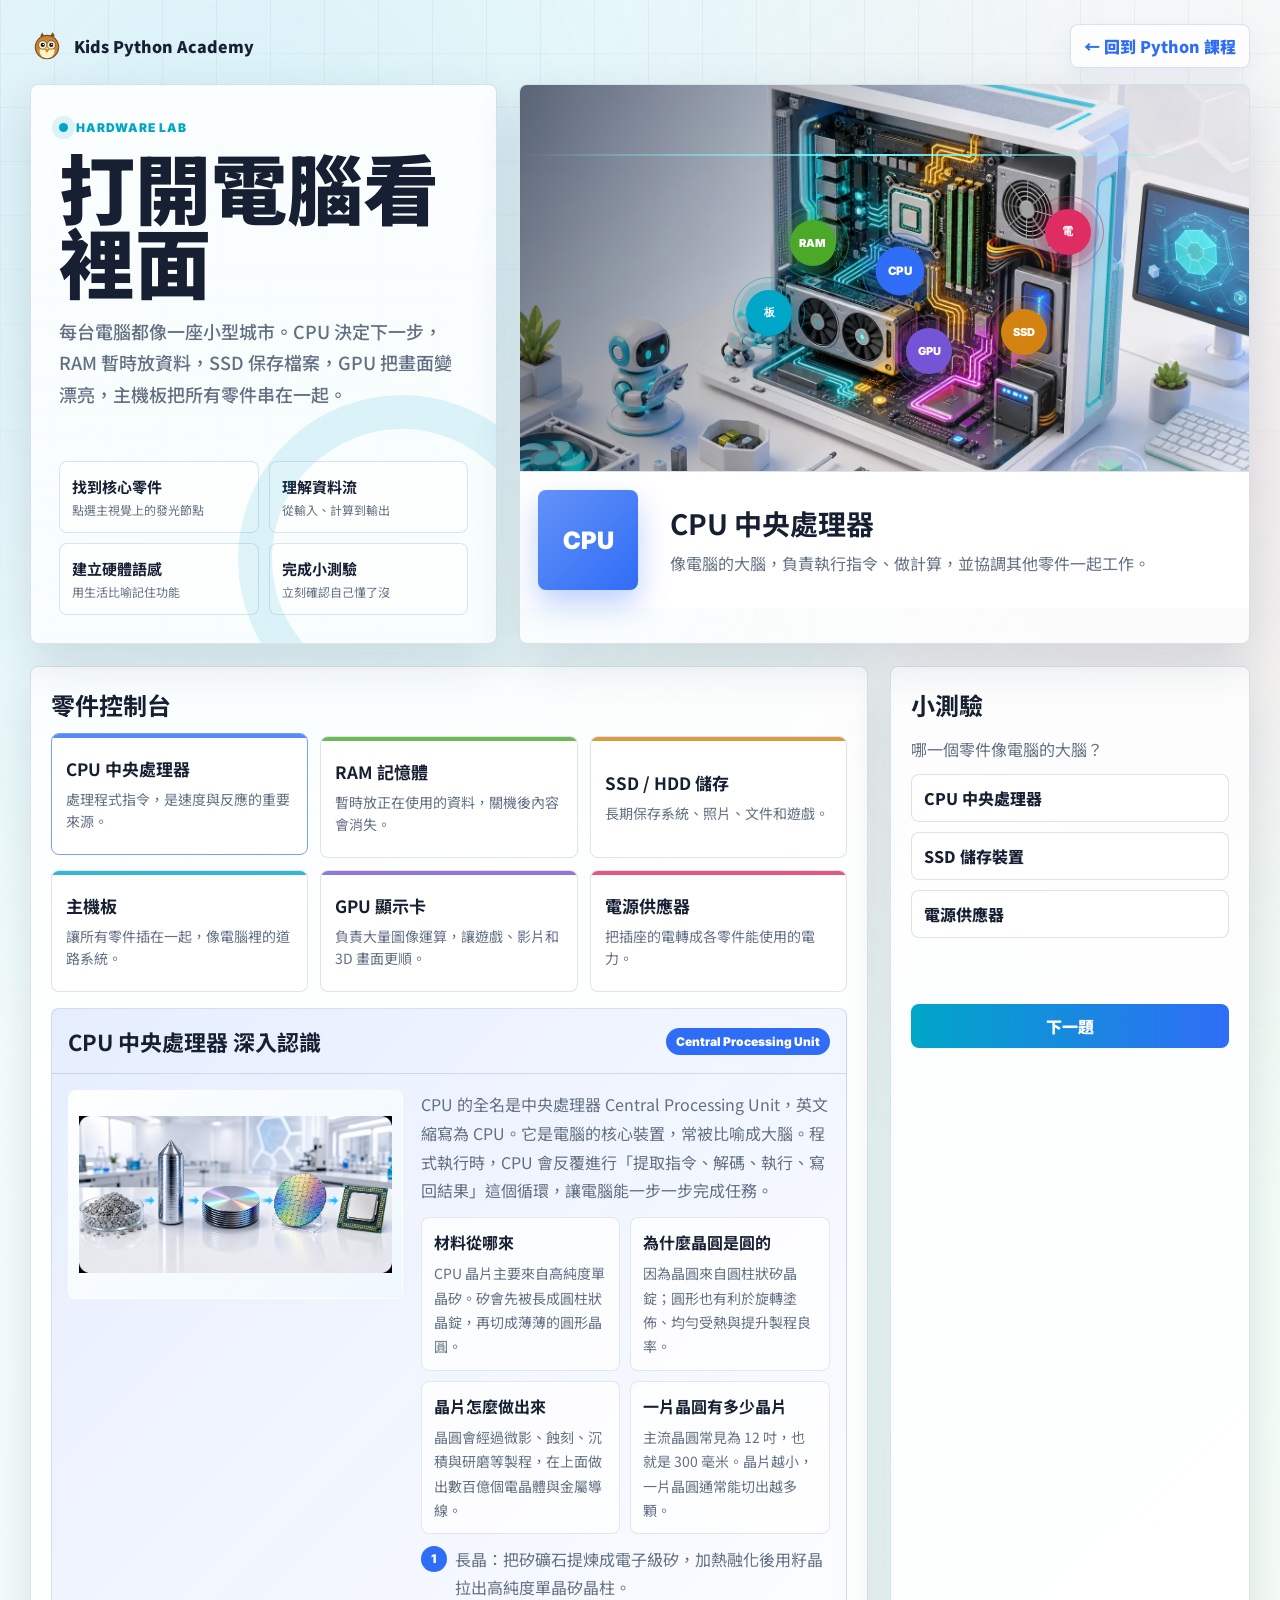
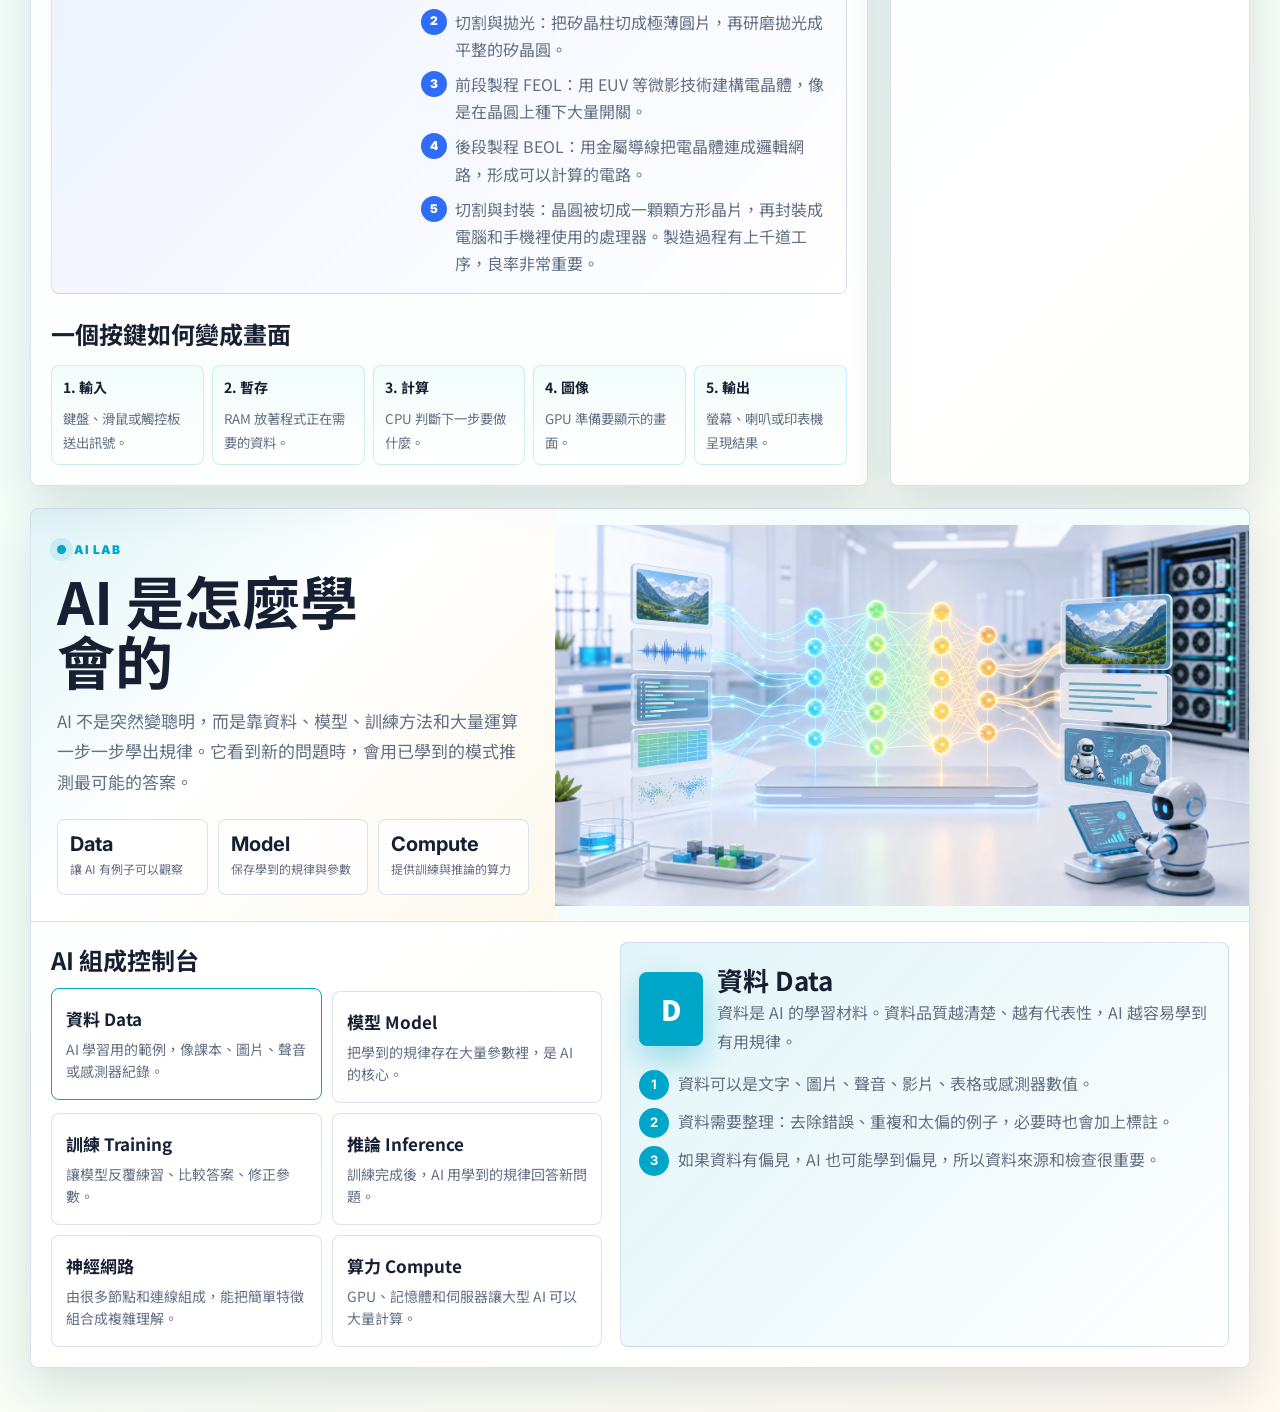
==== commit 0ac26ee4: "強化 v2：圖檔壓縮、編輯器升級、Ch21/22、Py 老師 AI 對話 工具與體驗 - PNG → WebP：8 張圖從 15.5 MB 壓到 1.0 MB(93% 縮減) - 新增 .gitign" ====
--- a/computer-components.html
+++ b/computer-components.html
@@ -199,7 +199,7 @@
     isolation: isolate;
     background:
       linear-gradient(110deg, rgba(10, 18, 33, .58), rgba(10, 18, 33, .05) 52%, rgba(255,255,255,.18)),
-      url("assets/computer-lab-hero.png") center / cover no-repeat;
+      url("assets/computer-lab-hero.webp") center / cover no-repeat;
   }
 
   .scanline {
@@ -673,7 +673,7 @@
     min-height: 390px;
     background:
       linear-gradient(100deg, rgba(255,255,255,.14), rgba(255,255,255,.02)),
-      url("assets/ai-lab-flow.png") center / contain no-repeat,
+      url("assets/ai-lab-flow.webp") center / contain no-repeat,
       linear-gradient(135deg, #f8fdff, #eefdf7);
   }
 
@@ -971,7 +971,7 @@
       color: '#2f6df6',
       text: '像電腦的大腦，負責執行指令、做計算，並協調其他零件一起工作。',
       intro: 'CPU 的全名是中央處理器 Central Processing Unit，英文縮寫為 CPU。它是電腦的核心裝置，常被比喻成大腦。程式執行時，CPU 會反覆進行「提取指令、解碼、執行、寫回結果」這個循環，讓電腦能一步一步完成任務。',
-      image: 'assets/cpu-wafer-process.png',
+      image: 'assets/cpu-wafer-process.webp',
       facts: [
         ['材料從哪來', 'CPU 晶片主要來自高純度單晶矽。矽會先被長成圓柱狀晶錠，再切成薄薄的圓形晶圓。'],
         ['為什麼晶圓是圓的', '因為晶圓來自圓柱狀矽晶錠；圓形也有利於旋轉塗佈、均勻受熱與提升製程良率。'],
@@ -993,7 +993,7 @@
       color: '#4aaa28',
       text: '像桌面上的工作區，程式正在使用的資料會先放在這裡，讓電腦能快速拿到。',
       intro: 'RAM 的全名是 Random Access Memory，中文常叫隨機存取記憶體。它的速度很快，專門存放「現在正在使用」的資料，例如瀏覽器分頁、遊戲地圖、Python 程式執行中的變數。',
-      image: 'assets/ram-real.png',
+      image: 'assets/ram-real.webp',
       facts: [
         ['像書桌不是書櫃', '書桌越大，同時攤開的課本和作業越多；RAM 越大，同時開多個程式越不容易卡住。'],
         ['關機會清空', 'RAM 是暫存空間，斷電後內容會消失，所以文件要存到 SSD/HDD 才能長期保留。'],
@@ -1015,7 +1015,7 @@
       color: '#d48310',
       text: '像書櫃或背包，負責長期保存作業系統、照片、影片、文件和遊戲。',
       intro: '儲存裝置負責長期保存資料。SSD 使用快閃記憶體，速度快、安靜、抗震；HDD 使用旋轉磁碟和讀寫頭，容量大、價格通常較低。作業系統、照片、影片、遊戲和作業檔案都放在這裡。',
-      image: 'assets/storage-real.png',
+      image: 'assets/storage-real.webp',
       facts: [
         ['SSD 比較像電子筆記本', '沒有旋轉碟片，讀寫速度快，開機和載入程式通常更迅速。'],
         ['HDD 比較像倉庫', '容量可以很大，適合保存大量照片、影片和備份資料。'],
@@ -1037,7 +1037,7 @@
       color: '#00a6c8',
       text: '像城市道路和插座，讓 CPU、RAM、顯示卡、儲存裝置和其他零件彼此連接。',
       intro: '主機板是電腦裡最大的電路板之一。CPU、RAM、顯示卡、SSD、USB、網路與聲音晶片都會直接或間接接到主機板上。它不像 CPU 負責大量計算，但它決定零件能不能互相溝通。',
-      image: 'assets/motherboard-real.png',
+      image: 'assets/motherboard-real.webp',
       facts: [
         ['像城市道路', '資料會沿著主機板上的電路線和匯流排移動，就像車子在道路上移動。'],
         ['插槽很重要', 'CPU 插槽、RAM 插槽、PCIe 插槽和 M.2 插槽會決定能裝哪些零件。'],
@@ -1059,7 +1059,7 @@
       color: '#7654d6',
       text: '擅長處理很多圖像與平行運算，遊戲、影片剪輯、3D 和 AI 都常需要它幫忙。',
       intro: 'GPU 的全名是 Graphics Processing Unit，中文常叫圖形處理器。它很擅長同時處理大量相似的小任務，所以除了顯示遊戲畫面，也常用在 3D、影片剪輯、科學運算和 AI 訓練。',
-      image: 'assets/gpu-real.png',
+      image: 'assets/gpu-real.webp',
       facts: [
         ['像畫面工廠', 'GPU 可以同時處理大量像素、光影、材質與動畫。'],
         ['核心很多', 'GPU 通常有大量運算核心，適合平行運算。'],
@@ -1081,7 +1081,7 @@
       color: '#df2d64',
       text: '把插座的電轉換成穩定、安全、適合各零件使用的電力。',
       intro: '電源供應器的英文是 Power Supply Unit，常縮寫為 PSU。它會把牆上插座的交流電轉成電腦零件能使用的直流電，並提供不同電壓給主機板、CPU、顯示卡和儲存裝置。',
-      image: 'assets/psu-real.png',
+      image: 'assets/psu-real.webp',
       facts: [
         ['像電力轉換站', '插座的電不能直接餵給 CPU，必須先被 PSU 轉換與穩定。'],
         ['瓦數要足夠', '高階 CPU 和 GPU 需要更多電力，PSU 瓦數不足可能不穩定。'],
